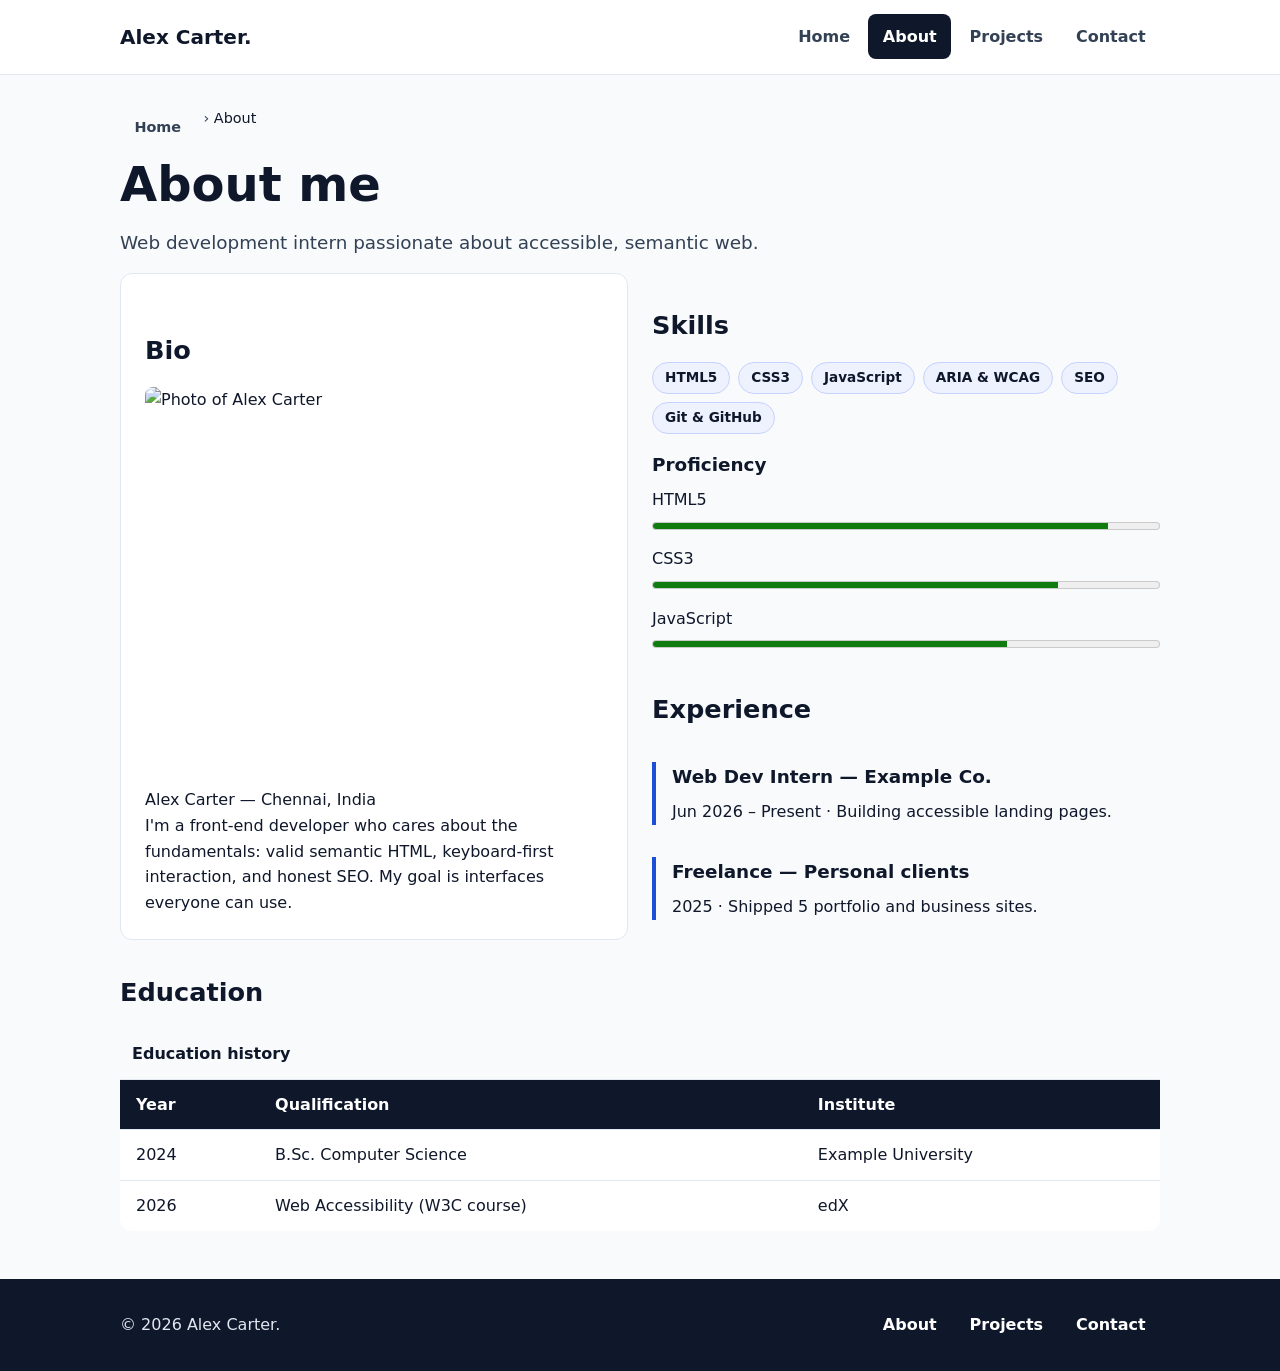
==== about.html @ ab6bb242 "Task 1: accessible multi-page portfolio with semantic HTML, WCAG form, SEO" ====
<!DOCTYPE html>
<html lang="en">
<head>
  <meta charset="UTF-8" />
  <meta name="viewport" content="width=device-width, initial-scale=1.0" />
  <title>About | Alex Carter — Front-End Developer</title>
  <meta name="description" content="About Alex Carter: front-end developer focused on semantic HTML5, WCAG accessibility, and SEO. Skills, experience, and education." />
  <meta name="author" content="Alex Carter" />
  <meta name="robots" content="index, follow" />
  <meta name="theme-color" content="#0f172a" />
  <meta property="og:type" content="website" />
  <meta property="og:title" content="About Alex Carter" />
  <meta property="og:description" content="Skills, experience and education of front-end developer Alex Carter." />
  <link rel="icon" href="data:image/svg+xml,<svg xmlns='http://www.w3.org/2000/svg' viewBox='0 0 100 100'><text y='.9em' font-size='90'>💼</text></svg>" />
  <link rel="stylesheet" href="style.css" />
</head>
<body>
  <a class="skip-link" href="#main-content">Skip to main content</a>
  <header>
    <div class="container header-inner">
      <a class="logo" href="index.html" aria-label="Alex Carter — home">Alex Carter<span aria-hidden="true">.</span></a>
      <nav aria-label="Primary">
        <button class="nav-toggle" type="button" aria-expanded="false" aria-controls="primary-menu" aria-label="Toggle navigation menu">Menu</button>
        <ul id="primary-menu">
          <li><a href="index.html">Home</a></li>
          <li><a href="about.html" aria-current="page">About</a></li>
          <li><a href="projects.html">Projects</a></li>
          <li><a href="contact.html">Contact</a></li>
        </ul>
      </nav>
    </div>
  </header>
  <main id="main-content">
    <div class="container page-head">
      <nav aria-label="Breadcrumb"><ol class="breadcrumb"><li><a href="index.html">Home</a></li><li aria-current="page">About</li></ol></nav>
      <h1>About me</h1>
      <p class="lead">Web development intern passionate about accessible, semantic web.</p>
    </div>
    <div class="container grid-2">
      <article aria-labelledby="bio-heading">
        <h2 id="bio-heading">Bio</h2>
        <figure>
          <img src="https://via.placeholder.com/400x400.png?text=Alex" alt="Photo of Alex Carter" width="400" height="400" loading="lazy" />
          <figcaption>Alex Carter — Chennai, India</figcaption>
        </figure>
        <p>I'm a front-end developer who cares about the fundamentals: valid semantic HTML, keyboard-first interaction, and honest SEO. My goal is interfaces everyone can use.</p>
      </article>
      <div>
        <section aria-labelledby="skills-heading">
          <h2 id="skills-heading">Skills</h2>
          <ul class="tags" role="list">
            <li>HTML5</li><li>CSS3</li><li>JavaScript</li><li>ARIA &amp; WCAG</li><li>SEO</li><li>Git &amp; GitHub</li>
          </ul>
          <h3>Proficiency</h3>
          <ul class="meter-list">
            <li><span id="m-html">HTML5</span><meter aria-labelledby="m-html" min="0" max="100" value="90">90%</meter></li>
            <li><span id="m-css">CSS3</span><meter aria-labelledby="m-css" min="0" max="100" value="80">80%</meter></li>
            <li><span id="m-js">JavaScript</span><meter aria-labelledby="m-js" min="0" max="100" value="70">70%</meter></li>
          </ul>
        </section>
        <section aria-labelledby="exp-heading">
          <h2 id="exp-heading">Experience</h2>
          <ol class="timeline">
            <li><article><h3>Web Dev Intern — Example Co.</h3><p><time datetime="2026-06">Jun 2026</time> – Present · Building accessible landing pages.</p></article></li>
            <li><article><h3>Freelance — Personal clients</h3><p><time datetime="2025-01">2025</time> · Shipped 5 portfolio and business sites.</p></article></li>
          </ol>
        </section>
      </div>
    </div>
    <section class="container" aria-labelledby="edu-heading">
      <h2 id="edu-heading">Education</h2>
      <table>
        <caption>Education history</caption>
        <thead><tr><th scope="col">Year</th><th scope="col">Qualification</th><th scope="col">Institute</th></tr></thead>
        <tbody>
          <tr><td><time datetime="2024">2024</time></td><td>B.Sc. Computer Science</td><td>Example University</td></tr>
          <tr><td><time datetime="2026">2026</time></td><td>Web Accessibility (W3C course)</td><td>edX</td></tr>
        </tbody>
      </table>
    </section>
  </main>
  <footer>
    <div class="container footer-inner">
      <p>© <span id="year">2026</span> Alex Carter.</p>
      <nav aria-label="Footer"><ul><li><a href="about.html">About</a></li><li><a href="projects.html">Projects</a></li><li><a href="contact.html">Contact</a></li></ul></nav>
    </div>
  </footer>
  <script src="script.js" defer></script>
</body>
</html>
---- style.css ----
:root {
  --bg: #f8fafc;
  --surface: #ffffff;
  --ink: #0f172a;
  --muted: #334155;
  --accent: #1d4ed8;
  --accent-dark: #1e40af;
  --line: #e2e8f0;
  --radius: 12px;
  --focus: #f59e0b;
}
*, *::before, *::after { box-sizing: border-box; }
* { margin: 0; }
html { scroll-behavior: smooth; }
body {
  font-family: system-ui, -apple-system, "Segoe UI", Roboto, sans-serif;
  background: var(--bg);
  color: var(--ink);
  line-height: 1.6;
}
img { max-width: 100%; height: auto; display: block; border-radius: 8px; }
a { color: var(--accent); }
a:hover { color: var(--accent-dark); }
:focus-visible {
  outline: 3px solid var(--focus);
  outline-offset: 3px;
  border-radius: 4px;
}
.container { max-width: 1080px; margin-inline: auto; padding-inline: 1.25rem; }
.center { text-align: center; margin-top: 1.5rem; }
.skip-link {
  position: absolute; left: 1rem; top: -100px; z-index: 100;
  background: var(--ink); color: #fff; padding: 0.75rem 1.25rem; border-radius: 8px;
}
.skip-link:focus { top: 1rem; color: #fff; }
header { background: var(--surface); border-bottom: 1px solid var(--line); position: sticky; top: 0; z-index: 50; }
.header-inner { display: flex; align-items: center; justify-content: space-between; gap: 1rem; padding-block: 0.9rem; }
.logo { font-weight: 800; font-size: 1.25rem; color: var(--ink); text-decoration: none; }
nav ul { list-style: none; display: flex; gap: 0.25rem; padding: 0; }
nav a { display: inline-block; padding: 0.6rem 0.9rem; border-radius: 8px; text-decoration: none; color: var(--muted); font-weight: 600; }
nav a:hover { background: #eef2ff; color: var(--ink); }
nav a[aria-current="page"] { background: var(--ink); color: #fff; }
.nav-toggle { display: none; border: 2px solid var(--ink); background: #fff; border-radius: 8px; padding: 0.5rem 1rem; font-weight: 700; }
main { padding-block: 2rem 3rem; }
.hero { display: grid; grid-template-columns: 1.2fr 0.8fr; gap: 2rem; align-items: center; padding-block: 2rem; }
.eyebrow { text-transform: uppercase; letter-spacing: 0.12em; font-size: 0.8rem; color: var(--accent); font-weight: 700; }
h1 { font-size: clamp(2rem, 4vw, 3rem); line-height: 1.15; margin-block: 0.5rem 1rem; }
h2 { font-size: 1.6rem; margin-block: 2rem 1rem; }
h3 { font-size: 1.15rem; margin-block: 1rem 0.5rem; }
.lead { font-size: 1.15rem; color: var(--muted); max-width: 55ch; }
.actions { display: flex; gap: 0.75rem; margin-top: 1.5rem; flex-wrap: wrap; }
.btn { display: inline-block; padding: 0.8rem 1.4rem; border-radius: 10px; text-decoration: none; font-weight: 700; border: 2px solid transparent; cursor: pointer; }
.btn-primary { background: var(--accent); color: #fff; }
.btn-primary:hover { background: var(--accent-dark); color: #fff; }
.btn-secondary { border-color: var(--ink); color: var(--ink); background: #fff; }
.btn-secondary:hover { background: var(--ink); color: #fff; }
.stats { list-style: none; display: flex; gap: 2rem; padding: 1.5rem 0 0; }
.stats strong { display: block; font-size: 1.6rem; }
.stats span { color: var(--muted); font-size: 0.9rem; }
.grid-3 { display: grid; grid-template-columns: repeat(3, 1fr); gap: 1rem; }
.grid-2 { display: grid; grid-template-columns: 1fr 1fr; gap: 1.5rem; }
.grid-3 > article, .grid-2 > article, .grid-2 > section, .grid-2 > aside {
  background: var(--surface); border: 1px solid var(--line); border-radius: var(--radius); padding: 1.5rem;
}
.card { overflow: hidden; padding: 0 !important; }
.card-body { padding: 1.25rem; }
.card img { border-radius: 0; }
.card-horizontal { display: grid; grid-template-columns: 320px 1fr; }
.tags { list-style: none; display: flex; flex-wrap: wrap; gap: 0.5rem; padding: 0; margin-block: 0.75rem; }
.tags li { background: #eef2ff; border: 1px solid #c7d2fe; padding: 0.25rem 0.75rem; border-radius: 999px; font-size: 0.85rem; font-weight: 600; }
.page-head { margin-bottom: 1rem; }
.breadcrumb { list-style: none; display: flex; gap: 0.5rem; padding: 0; font-size: 0.9rem; }
.breadcrumb li + li::before { content: "› "; color: var(--muted); }
.timeline { list-style: none; padding: 0; display: grid; gap: 1rem; }
.timeline article { border-left: 4px solid var(--accent); padding-left: 1rem; }
.meter-list { list-style: none; padding: 0; display: grid; gap: 0.5rem; }
meter { width: 100%; height: 1rem; }
table { width: 100%; border-collapse: collapse; background: var(--surface); border-radius: var(--radius); overflow: hidden; }
caption { text-align: left; font-weight: 700; padding: 0.75rem; }
th, td { text-align: left; padding: 0.75rem 1rem; border-top: 1px solid var(--line); }
thead th { background: var(--ink); color: #fff; }
form { display: grid; gap: 1rem; background: var(--surface); border: 1px solid var(--line); border-radius: var(--radius); padding: 1.5rem; }
.field { display: grid; gap: 0.35rem; }
label { font-weight: 700; }
.hint { font-size: 0.875rem; color: var(--muted); }
.error { color: #b91c1c; font-weight: 600; font-size: 0.9rem; }
input, select, textarea { font: inherit; padding: 0.7rem 0.85rem; border: 2px solid #94a3b8; border-radius: 8px; background: #fff; width: 100%; }
input[aria-invalid="true"], select[aria-invalid="true"], textarea[aria-invalid="true"] { border-color: #b91c1c; }
fieldset { border: 2px solid var(--line); border-radius: 8px; padding: 1rem; display: flex; gap: 1.5rem; }
fieldset label { font-weight: 500; display: flex; gap: 0.5rem; align-items: center; }
fieldset input { width: auto; }
.check { display: flex; gap: 0.6rem; align-items: flex-start; }
.check input { width: auto; margin-top: 0.3rem; }
.form-status { font-weight: 700; padding: 0.75rem; border-radius: 8px; }
.form-status:empty { display: none; }
.form-status.success { background: #dcfce7; color: #166534; }
.form-status.error { background: #fee2e2; color: #991b1b; }
address { font-style: normal; line-height: 2; }
footer { background: var(--ink); color: #e2e8f0; padding-block: 1.5rem; }
.footer-inner { display: flex; justify-content: space-between; align-items: center; gap: 1rem; flex-wrap: wrap; }
footer a { color: #fff; }
@media (max-width: 800px) {
  .hero, .grid-2, .grid-3, .card-horizontal { grid-template-columns: 1fr; }
  .nav-toggle { display: inline-block; }
  nav ul { display: none; flex-direction: column; position: absolute; right: 1rem; top: 4rem; background: #fff; border: 1px solid var(--line); border-radius: 10px; padding: 0.5rem; box-shadow: 0 10px 30px rgba(0,0,0,0.15); }
  nav ul.open { display: flex; }
  nav a { color: var(--ink); }
}
@media (prefers-reduced-motion: reduce) {
  html { scroll-behavior: auto; }
  *, *::before, *::after { transition: none !important; animation: none !important; }
}
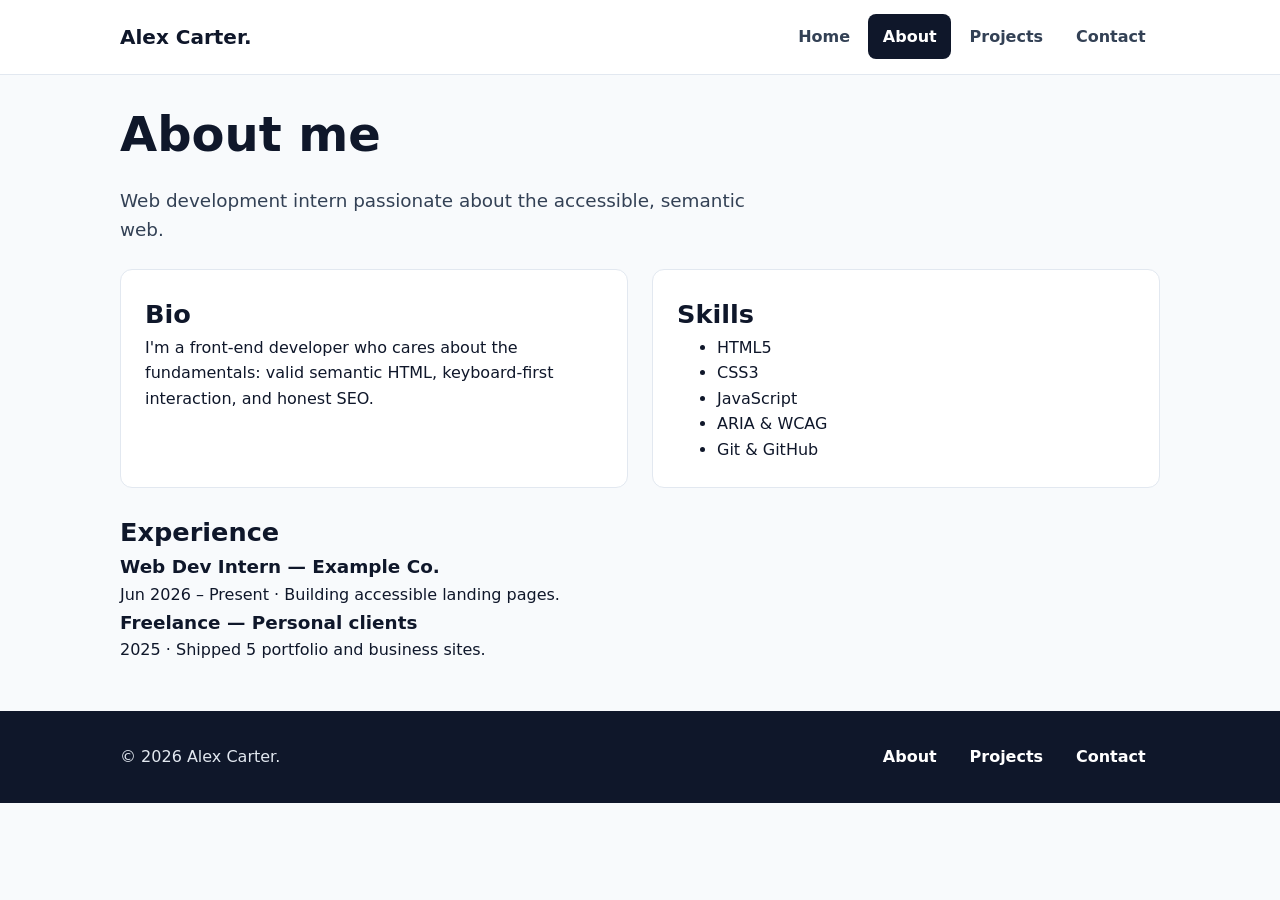
==== commit bb82e75c: "Task 1 cleanup: strip unused CSS/JS, placeholder images, redundant meta" ====
--- a/about.html
+++ b/about.html
@@ -4,13 +4,11 @@
   <meta charset="UTF-8" />
   <meta name="viewport" content="width=device-width, initial-scale=1.0" />
   <title>About | Alex Carter — Front-End Developer</title>
-  <meta name="description" content="About Alex Carter: front-end developer focused on semantic HTML5, WCAG accessibility, and SEO. Skills, experience, and education." />
-  <meta name="author" content="Alex Carter" />
-  <meta name="robots" content="index, follow" />
-  <meta name="theme-color" content="#0f172a" />
+  <meta name="description" content="About Alex Carter: front-end developer focused on semantic HTML5, WCAG accessibility, and SEO." />
   <meta property="og:type" content="website" />
   <meta property="og:title" content="About Alex Carter" />
-  <meta property="og:description" content="Skills, experience and education of front-end developer Alex Carter." />
+  <meta property="og:description" content="Skills and experience of front-end developer Alex Carter." />
+  <meta name="theme-color" content="#0f172a" />
   <link rel="icon" href="data:image/svg+xml,<svg xmlns='http://www.w3.org/2000/svg' viewBox='0 0 100 100'><text y='.9em' font-size='90'>💼</text></svg>" />
   <link rel="stylesheet" href="style.css" />
 </head>
@@ -18,9 +16,9 @@
   <a class="skip-link" href="#main-content">Skip to main content</a>
   <header>
     <div class="container header-inner">
-      <a class="logo" href="index.html" aria-label="Alex Carter — home">Alex Carter<span aria-hidden="true">.</span></a>
+      <a class="logo" href="index.html">Alex Carter<span aria-hidden="true">.</span></a>
       <nav aria-label="Primary">
-        <button class="nav-toggle" type="button" aria-expanded="false" aria-controls="primary-menu" aria-label="Toggle navigation menu">Menu</button>
+        <button class="nav-toggle" type="button" aria-expanded="false" aria-controls="primary-menu">Menu</button>
         <ul id="primary-menu">
           <li><a href="index.html">Home</a></li>
           <li><a href="about.html" aria-current="page">About</a></li>
@@ -31,58 +29,48 @@
     </div>
   </header>
   <main id="main-content">
-    <div class="container page-head">
-      <nav aria-label="Breadcrumb"><ol class="breadcrumb"><li><a href="index.html">Home</a></li><li aria-current="page">About</li></ol></nav>
+    <div class="container">
       <h1>About me</h1>
-      <p class="lead">Web development intern passionate about accessible, semantic web.</p>
-    </div>
-    <div class="container grid-2">
-      <article aria-labelledby="bio-heading">
-        <h2 id="bio-heading">Bio</h2>
-        <figure>
-          <img src="https://via.placeholder.com/400x400.png?text=Alex" alt="Photo of Alex Carter" width="400" height="400" loading="lazy" />
-          <figcaption>Alex Carter — Chennai, India</figcaption>
-        </figure>
-        <p>I'm a front-end developer who cares about the fundamentals: valid semantic HTML, keyboard-first interaction, and honest SEO. My goal is interfaces everyone can use.</p>
-      </article>
-      <div>
+      <p class="lead">Web development intern passionate about the accessible, semantic web.</p>
+      <div class="grid-2">
+        <article aria-labelledby="bio-heading">
+          <h2 id="bio-heading">Bio</h2>
+          <p>I'm a front-end developer who cares about the fundamentals: valid semantic HTML, keyboard-first interaction, and honest SEO.</p>
+        </article>
         <section aria-labelledby="skills-heading">
           <h2 id="skills-heading">Skills</h2>
-          <ul class="tags" role="list">
-            <li>HTML5</li><li>CSS3</li><li>JavaScript</li><li>ARIA &amp; WCAG</li><li>SEO</li><li>Git &amp; GitHub</li>
-          </ul>
-          <h3>Proficiency</h3>
-          <ul class="meter-list">
-            <li><span id="m-html">HTML5</span><meter aria-labelledby="m-html" min="0" max="100" value="90">90%</meter></li>
-            <li><span id="m-css">CSS3</span><meter aria-labelledby="m-css" min="0" max="100" value="80">80%</meter></li>
-            <li><span id="m-js">JavaScript</span><meter aria-labelledby="m-js" min="0" max="100" value="70">70%</meter></li>
+          <ul>
+            <li>HTML5</li>
+            <li>CSS3</li>
+            <li>JavaScript</li>
+            <li>ARIA &amp; WCAG</li>
+            <li>Git &amp; GitHub</li>
           </ul>
         </section>
-        <section aria-labelledby="exp-heading">
-          <h2 id="exp-heading">Experience</h2>
-          <ol class="timeline">
-            <li><article><h3>Web Dev Intern — Example Co.</h3><p><time datetime="2026-06">Jun 2026</time> – Present · Building accessible landing pages.</p></article></li>
-            <li><article><h3>Freelance — Personal clients</h3><p><time datetime="2025-01">2025</time> · Shipped 5 portfolio and business sites.</p></article></li>
-          </ol>
-        </section>
       </div>
+      <section aria-labelledby="exp-heading">
+        <h2 id="exp-heading">Experience</h2>
+        <article>
+          <h3>Web Dev Intern — Example Co.</h3>
+          <p><time datetime="2026-06">Jun 2026</time> – Present · Building accessible landing pages.</p>
+        </article>
+        <article>
+          <h3>Freelance — Personal clients</h3>
+          <p><time datetime="2025">2025</time> · Shipped 5 portfolio and business sites.</p>
+        </article>
+      </section>
     </div>
-    <section class="container" aria-labelledby="edu-heading">
-      <h2 id="edu-heading">Education</h2>
-      <table>
-        <caption>Education history</caption>
-        <thead><tr><th scope="col">Year</th><th scope="col">Qualification</th><th scope="col">Institute</th></tr></thead>
-        <tbody>
-          <tr><td><time datetime="2024">2024</time></td><td>B.Sc. Computer Science</td><td>Example University</td></tr>
-          <tr><td><time datetime="2026">2026</time></td><td>Web Accessibility (W3C course)</td><td>edX</td></tr>
-        </tbody>
-      </table>
-    </section>
   </main>
   <footer>
     <div class="container footer-inner">
-      <p>© <span id="year">2026</span> Alex Carter.</p>
-      <nav aria-label="Footer"><ul><li><a href="about.html">About</a></li><li><a href="projects.html">Projects</a></li><li><a href="contact.html">Contact</a></li></ul></nav>
+      <p>© 2026 Alex Carter.</p>
+      <nav aria-label="Footer">
+        <ul>
+          <li><a href="about.html">About</a></li>
+          <li><a href="projects.html">Projects</a></li>
+          <li><a href="contact.html">Contact</a></li>
+        </ul>
+      </nav>
     </div>
   </footer>
   <script src="script.js" defer></script>
--- a/style.css
+++ b/style.css
@@ -1,6 +1,6 @@
 :root {
   --bg: #f8fafc;
-  --surface: #ffffff;
+  --surface: #fff;
   --ink: #0f172a;
   --muted: #334155;
   --accent: #1d4ed8;
@@ -11,27 +11,17 @@
 }
 *, *::before, *::after { box-sizing: border-box; }
 * { margin: 0; }
-html { scroll-behavior: smooth; }
 body {
   font-family: system-ui, -apple-system, "Segoe UI", Roboto, sans-serif;
   background: var(--bg);
   color: var(--ink);
   line-height: 1.6;
 }
-img { max-width: 100%; height: auto; display: block; border-radius: 8px; }
 a { color: var(--accent); }
 a:hover { color: var(--accent-dark); }
-:focus-visible {
-  outline: 3px solid var(--focus);
-  outline-offset: 3px;
-  border-radius: 4px;
-}
+:focus-visible { outline: 3px solid var(--focus); outline-offset: 3px; border-radius: 4px; }
 .container { max-width: 1080px; margin-inline: auto; padding-inline: 1.25rem; }
-.center { text-align: center; margin-top: 1.5rem; }
-.skip-link {
-  position: absolute; left: 1rem; top: -100px; z-index: 100;
-  background: var(--ink); color: #fff; padding: 0.75rem 1.25rem; border-radius: 8px;
-}
+.skip-link { position: absolute; left: 1rem; top: -100px; z-index: 100; background: var(--ink); color: #fff; padding: 0.75rem 1.25rem; border-radius: 8px; }
 .skip-link:focus { top: 1rem; color: #fff; }
 header { background: var(--surface); border-bottom: 1px solid var(--line); position: sticky; top: 0; z-index: 50; }
 .header-inner { display: flex; align-items: center; justify-content: space-between; gap: 1rem; padding-block: 0.9rem; }
@@ -42,71 +32,41 @@
 nav a[aria-current="page"] { background: var(--ink); color: #fff; }
 .nav-toggle { display: none; border: 2px solid var(--ink); background: #fff; border-radius: 8px; padding: 0.5rem 1rem; font-weight: 700; }
 main { padding-block: 2rem 3rem; }
-.hero { display: grid; grid-template-columns: 1.2fr 0.8fr; gap: 2rem; align-items: center; padding-block: 2rem; }
-.eyebrow { text-transform: uppercase; letter-spacing: 0.12em; font-size: 0.8rem; color: var(--accent); font-weight: 700; }
-h1 { font-size: clamp(2rem, 4vw, 3rem); line-height: 1.15; margin-block: 0.5rem 1rem; }
-h2 { font-size: 1.6rem; margin-block: 2rem 1rem; }
-h3 { font-size: 1.15rem; margin-block: 1rem 0.5rem; }
+main .container { display: grid; gap: 1.5rem; }
+h1 { font-size: clamp(2rem, 4vw, 3rem); line-height: 1.15; }
+h2 { font-size: 1.6rem; }
+h3 { font-size: 1.15rem; }
 .lead { font-size: 1.15rem; color: var(--muted); max-width: 55ch; }
-.actions { display: flex; gap: 0.75rem; margin-top: 1.5rem; flex-wrap: wrap; }
+.actions { display: flex; gap: 0.75rem; flex-wrap: wrap; }
 .btn { display: inline-block; padding: 0.8rem 1.4rem; border-radius: 10px; text-decoration: none; font-weight: 700; border: 2px solid transparent; cursor: pointer; }
 .btn-primary { background: var(--accent); color: #fff; }
 .btn-primary:hover { background: var(--accent-dark); color: #fff; }
 .btn-secondary { border-color: var(--ink); color: var(--ink); background: #fff; }
 .btn-secondary:hover { background: var(--ink); color: #fff; }
-.stats { list-style: none; display: flex; gap: 2rem; padding: 1.5rem 0 0; }
-.stats strong { display: block; font-size: 1.6rem; }
-.stats span { color: var(--muted); font-size: 0.9rem; }
 .grid-3 { display: grid; grid-template-columns: repeat(3, 1fr); gap: 1rem; }
 .grid-2 { display: grid; grid-template-columns: 1fr 1fr; gap: 1.5rem; }
-.grid-3 > article, .grid-2 > article, .grid-2 > section, .grid-2 > aside {
+.grid-3 > article, .grid-2 > article, .grid-2 > section, .card, aside, form {
   background: var(--surface); border: 1px solid var(--line); border-radius: var(--radius); padding: 1.5rem;
 }
-.card { overflow: hidden; padding: 0 !important; }
-.card-body { padding: 1.25rem; }
-.card img { border-radius: 0; }
-.card-horizontal { display: grid; grid-template-columns: 320px 1fr; }
-.tags { list-style: none; display: flex; flex-wrap: wrap; gap: 0.5rem; padding: 0; margin-block: 0.75rem; }
-.tags li { background: #eef2ff; border: 1px solid #c7d2fe; padding: 0.25rem 0.75rem; border-radius: 999px; font-size: 0.85rem; font-weight: 600; }
-.page-head { margin-bottom: 1rem; }
-.breadcrumb { list-style: none; display: flex; gap: 0.5rem; padding: 0; font-size: 0.9rem; }
-.breadcrumb li + li::before { content: "› "; color: var(--muted); }
-.timeline { list-style: none; padding: 0; display: grid; gap: 1rem; }
-.timeline article { border-left: 4px solid var(--accent); padding-left: 1rem; }
-.meter-list { list-style: none; padding: 0; display: grid; gap: 0.5rem; }
-meter { width: 100%; height: 1rem; }
-table { width: 100%; border-collapse: collapse; background: var(--surface); border-radius: var(--radius); overflow: hidden; }
-caption { text-align: left; font-weight: 700; padding: 0.75rem; }
-th, td { text-align: left; padding: 0.75rem 1rem; border-top: 1px solid var(--line); }
-thead th { background: var(--ink); color: #fff; }
-form { display: grid; gap: 1rem; background: var(--surface); border: 1px solid var(--line); border-radius: var(--radius); padding: 1.5rem; }
 .field { display: grid; gap: 0.35rem; }
 label { font-weight: 700; }
 .hint { font-size: 0.875rem; color: var(--muted); }
 .error { color: #b91c1c; font-weight: 600; font-size: 0.9rem; }
-input, select, textarea { font: inherit; padding: 0.7rem 0.85rem; border: 2px solid #94a3b8; border-radius: 8px; background: #fff; width: 100%; }
-input[aria-invalid="true"], select[aria-invalid="true"], textarea[aria-invalid="true"] { border-color: #b91c1c; }
-fieldset { border: 2px solid var(--line); border-radius: 8px; padding: 1rem; display: flex; gap: 1.5rem; }
-fieldset label { font-weight: 500; display: flex; gap: 0.5rem; align-items: center; }
-fieldset input { width: auto; }
-.check { display: flex; gap: 0.6rem; align-items: flex-start; }
-.check input { width: auto; margin-top: 0.3rem; }
-.form-status { font-weight: 700; padding: 0.75rem; border-radius: 8px; }
-.form-status:empty { display: none; }
-.form-status.success { background: #dcfce7; color: #166534; }
-.form-status.error { background: #fee2e2; color: #991b1b; }
-address { font-style: normal; line-height: 2; }
+input, textarea { font: inherit; padding: 0.7rem 0.85rem; border: 2px solid #94a3b8; border-radius: 8px; width: 100%; }
+input[aria-invalid="true"], textarea[aria-invalid="true"] { border-color: #b91c1c; }
+#form-status:empty { display: none; }
+#form-status { font-weight: 700; }
+address { font-style: normal; }
 footer { background: var(--ink); color: #e2e8f0; padding-block: 1.5rem; }
 .footer-inner { display: flex; justify-content: space-between; align-items: center; gap: 1rem; flex-wrap: wrap; }
 footer a { color: #fff; }
 @media (max-width: 800px) {
-  .hero, .grid-2, .grid-3, .card-horizontal { grid-template-columns: 1fr; }
+  .grid-2, .grid-3 { grid-template-columns: 1fr; }
   .nav-toggle { display: inline-block; }
   nav ul { display: none; flex-direction: column; position: absolute; right: 1rem; top: 4rem; background: #fff; border: 1px solid var(--line); border-radius: 10px; padding: 0.5rem; box-shadow: 0 10px 30px rgba(0,0,0,0.15); }
   nav ul.open { display: flex; }
   nav a { color: var(--ink); }
 }
 @media (prefers-reduced-motion: reduce) {
-  html { scroll-behavior: auto; }
   *, *::before, *::after { transition: none !important; animation: none !important; }
 }
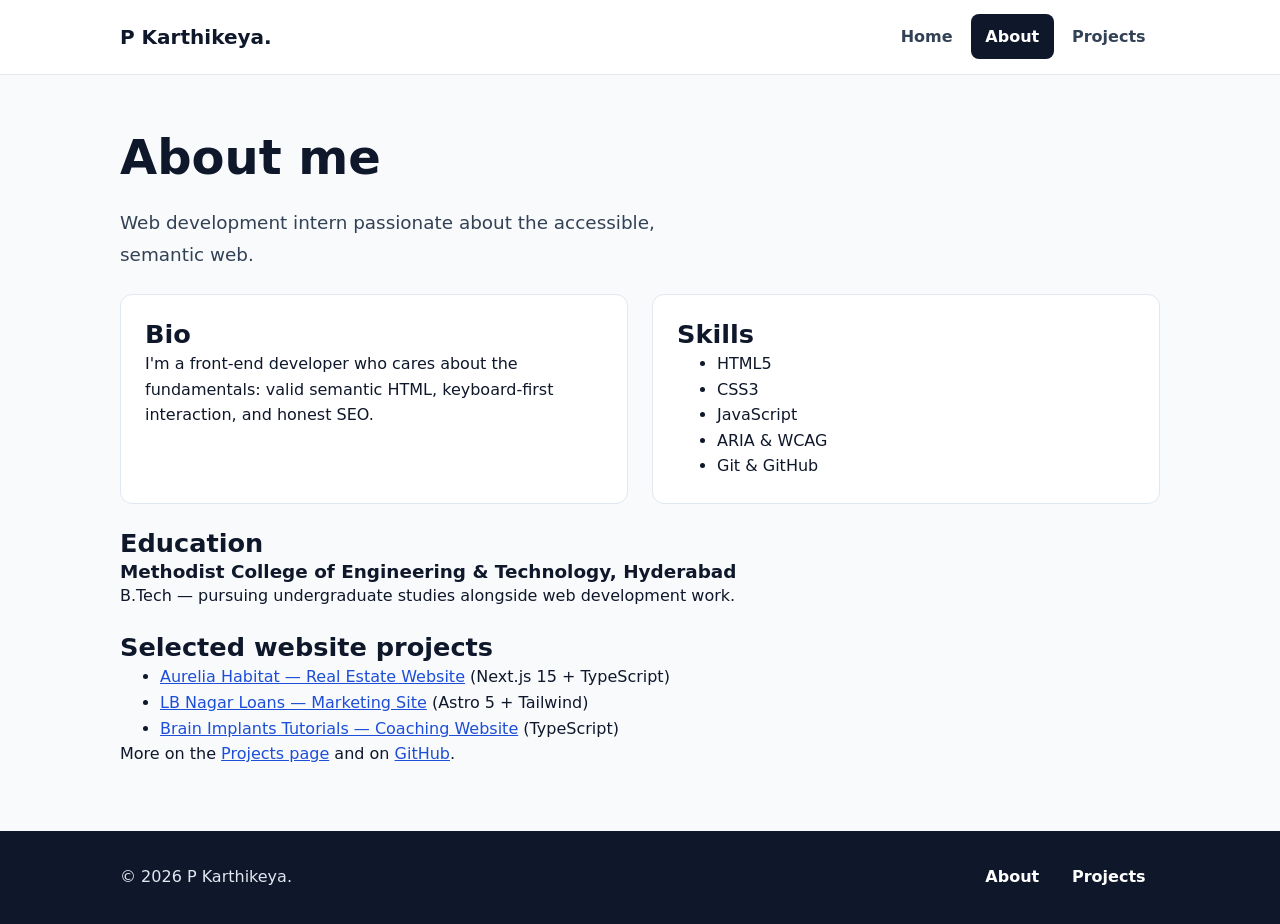
==== commit 90bf4e55: "Rebrand to P Karthikeya, real GitHub projects, Methodist College, contact removal" ====
--- a/about.html
+++ b/about.html
@@ -3,11 +3,11 @@
 <head>
   <meta charset="UTF-8" />
   <meta name="viewport" content="width=device-width, initial-scale=1.0" />
-  <title>About | Alex Carter — Front-End Developer</title>
-  <meta name="description" content="About Alex Carter: front-end developer focused on semantic HTML5, WCAG accessibility, and SEO." />
+  <title>About | P Karthikeya — Front-End Developer</title>
+  <meta name="description" content="About P Karthikeya: front-end developer focused on semantic HTML5, WCAG accessibility, and SEO." />
   <meta property="og:type" content="website" />
-  <meta property="og:title" content="About Alex Carter" />
-  <meta property="og:description" content="Skills and experience of front-end developer Alex Carter." />
+  <meta property="og:title" content="About P Karthikeya" />
+  <meta property="og:description" content="Skills and experience of front-end developer P Karthikeya." />
   <meta name="theme-color" content="#0f172a" />
   <link rel="icon" href="data:image/svg+xml,<svg xmlns='http://www.w3.org/2000/svg' viewBox='0 0 100 100'><text y='.9em' font-size='90'>💼</text></svg>" />
   <link rel="stylesheet" href="style.css" />
@@ -16,14 +16,13 @@
   <a class="skip-link" href="#main-content">Skip to main content</a>
   <header>
     <div class="container header-inner">
-      <a class="logo" href="index.html">Alex Carter<span aria-hidden="true">.</span></a>
+      <a class="logo" href="index.html">P Karthikeya<span aria-hidden="true">.</span></a>
       <nav aria-label="Primary">
         <button class="nav-toggle" type="button" aria-expanded="false" aria-controls="primary-menu">Menu</button>
         <ul id="primary-menu">
           <li><a href="index.html">Home</a></li>
           <li><a href="about.html" aria-current="page">About</a></li>
           <li><a href="projects.html">Projects</a></li>
-          <li><a href="contact.html">Contact</a></li>
         </ul>
       </nav>
     </div>
@@ -48,27 +47,31 @@
           </ul>
         </section>
       </div>
-      <section aria-labelledby="exp-heading">
-        <h2 id="exp-heading">Experience</h2>
+      <section aria-labelledby="edu-heading">
+        <h2 id="edu-heading">Education</h2>
         <article>
-          <h3>Web Dev Intern — Example Co.</h3>
-          <p><time datetime="2026-06">Jun 2026</time> – Present · Building accessible landing pages.</p>
+          <h3>Methodist College of Engineering &amp; Technology, Hyderabad</h3>
+          <p>B.Tech — pursuing undergraduate studies alongside web development work.</p>
         </article>
-        <article>
-          <h3>Freelance — Personal clients</h3>
-          <p><time datetime="2025">2025</time> · Shipped 5 portfolio and business sites.</p>
-        </article>
+      </section>
+      <section aria-labelledby="web-heading">
+        <h2 id="web-heading">Selected website projects</h2>
+        <ul>
+          <li><a href="projects.html#project-aurelia">Aurelia Habitat — Real Estate Website</a> (Next.js 15 + TypeScript)</li>
+          <li><a href="projects.html#project-lb-loans">LB Nagar Loans — Marketing Site</a> (Astro 5 + Tailwind)</li>
+          <li><a href="projects.html#project-brain-implants">Brain Implants Tutorials — Coaching Website</a> (TypeScript)</li>
+        </ul>
+        <p>More on the <a href="projects.html">Projects page</a> and on <a href="https://github.com/KarthikeyaPodicheti" rel="noopener me">GitHub</a>.</p>
       </section>
     </div>
   </main>
   <footer>
     <div class="container footer-inner">
-      <p>© 2026 Alex Carter.</p>
+      <p>© 2026 P Karthikeya.</p>
       <nav aria-label="Footer">
         <ul>
           <li><a href="about.html">About</a></li>
           <li><a href="projects.html">Projects</a></li>
-          <li><a href="contact.html">Contact</a></li>
         </ul>
       </nav>
     </div>
--- a/style.css
+++ b/style.css
@@ -31,32 +31,32 @@
 nav a:hover { background: #eef2ff; color: var(--ink); }
 nav a[aria-current="page"] { background: var(--ink); color: #fff; }
 .nav-toggle { display: none; border: 2px solid var(--ink); background: #fff; border-radius: 8px; padding: 0.5rem 1rem; font-weight: 700; }
-main { padding-block: 2rem 3rem; }
-main .container { display: grid; gap: 1.5rem; }
+main { display: grid; gap: 4rem; padding-block: 3.5rem 4rem; }
+main .container { display: grid; gap: 1.5rem; align-content: start; }
+.hero { padding-block: 0.5rem; }
+.hero h1 { letter-spacing: -0.02em; line-height: 1.08; }
+.actions { display: flex; gap: 1rem; flex-wrap: wrap; margin-top: 0.5rem; }
+.card { display: grid; gap: 0.75rem; align-content: start; }
 h1 { font-size: clamp(2rem, 4vw, 3rem); line-height: 1.15; }
+h1, h2, h3 { text-wrap: balance; line-height: 1.25; }
+h1 { line-height: 1.1; }
+p { text-wrap: pretty; }
 h2 { font-size: 1.6rem; }
 h3 { font-size: 1.15rem; }
-.lead { font-size: 1.15rem; color: var(--muted); max-width: 55ch; }
-.actions { display: flex; gap: 0.75rem; flex-wrap: wrap; }
-.btn { display: inline-block; padding: 0.8rem 1.4rem; border-radius: 10px; text-decoration: none; font-weight: 700; border: 2px solid transparent; cursor: pointer; }
+.lead { font-size: 1.15rem; color: var(--muted); max-width: 55ch; line-height: 1.7; }
+.btn { display: inline-block; padding: 0.8rem 1.4rem; border-radius: 10px; text-decoration: none; font-weight: 700; border: 2px solid transparent; cursor: pointer; line-height: 1.4; }
 .btn-primary { background: var(--accent); color: #fff; }
 .btn-primary:hover { background: var(--accent-dark); color: #fff; }
 .btn-secondary { border-color: var(--ink); color: var(--ink); background: #fff; }
 .btn-secondary:hover { background: var(--ink); color: #fff; }
 .grid-3 { display: grid; grid-template-columns: repeat(3, 1fr); gap: 1rem; }
 .grid-2 { display: grid; grid-template-columns: 1fr 1fr; gap: 1.5rem; }
-.grid-3 > article, .grid-2 > article, .grid-2 > section, .card, aside, form {
+.grid-3 > article, .grid-2 > article, .grid-2 > section, .card, aside {
   background: var(--surface); border: 1px solid var(--line); border-radius: var(--radius); padding: 1.5rem;
 }
-.field { display: grid; gap: 0.35rem; }
-label { font-weight: 700; }
-.hint { font-size: 0.875rem; color: var(--muted); }
-.error { color: #b91c1c; font-weight: 600; font-size: 0.9rem; }
-input, textarea { font: inherit; padding: 0.7rem 0.85rem; border: 2px solid #94a3b8; border-radius: 8px; width: 100%; }
-input[aria-invalid="true"], textarea[aria-invalid="true"] { border-color: #b91c1c; }
-#form-status:empty { display: none; }
-#form-status { font-weight: 700; }
-address { font-style: normal; }
+.tags { list-style: none; display: flex; flex-wrap: wrap; gap: 0.5rem; padding: 0; margin-block: 0.75rem; }
+.tags li { background: #eef2ff; border: 1px solid #c7d2fe; padding: 0.25rem 0.75rem; border-radius: 999px; font-size: 0.85rem; font-weight: 600; }
+.card p + p { margin-top: 0.75rem; }
 footer { background: var(--ink); color: #e2e8f0; padding-block: 1.5rem; }
 .footer-inner { display: flex; justify-content: space-between; align-items: center; gap: 1rem; flex-wrap: wrap; }
 footer a { color: #fff; }
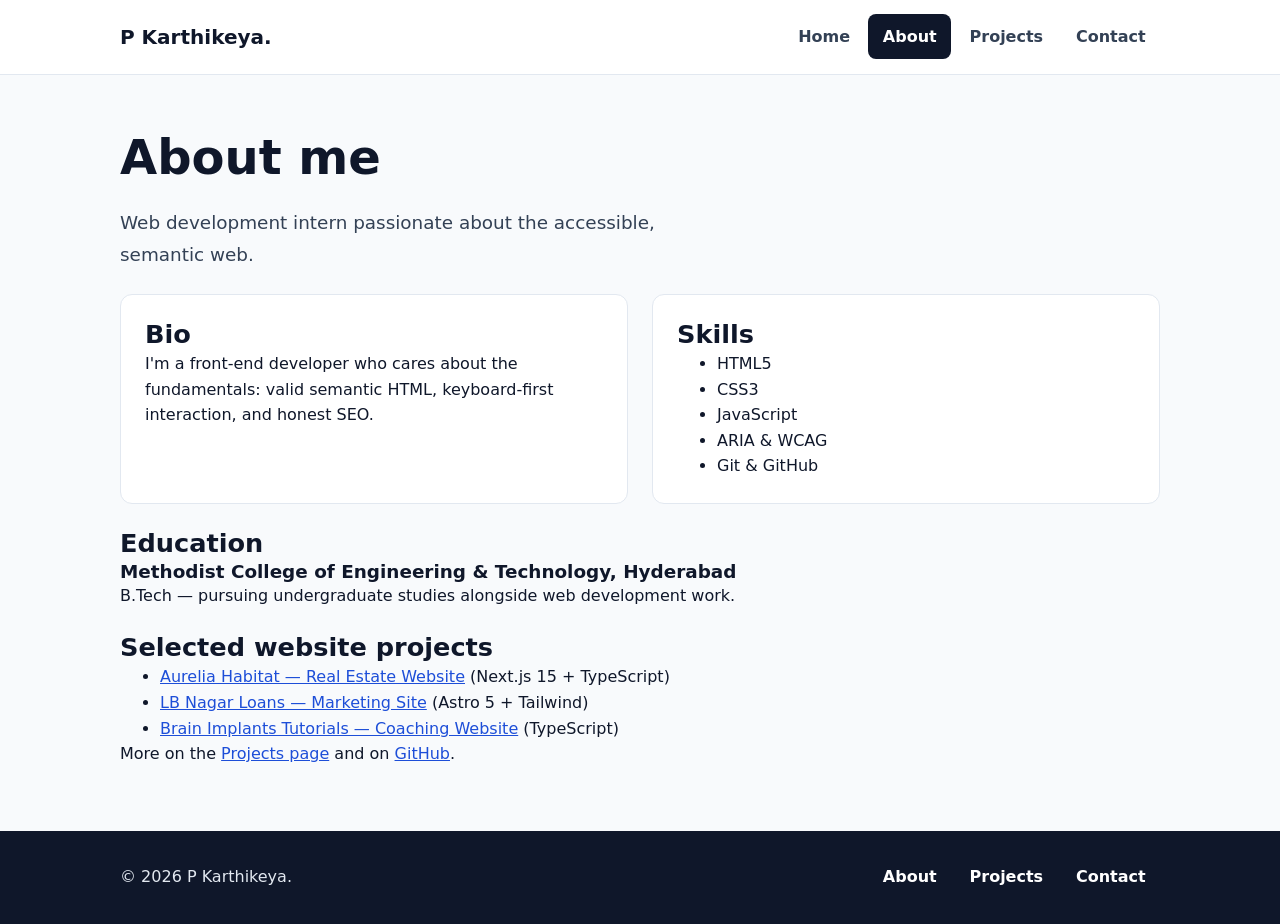
==== commit 45e689d8: "Task 1 fix: restore accessible tab-navigable contact form" ====
--- a/about.html
+++ b/about.html
@@ -23,6 +23,7 @@
           <li><a href="index.html">Home</a></li>
           <li><a href="about.html" aria-current="page">About</a></li>
           <li><a href="projects.html">Projects</a></li>
+          <li><a href="contact.html">Contact</a></li>
         </ul>
       </nav>
     </div>
@@ -72,6 +73,7 @@
         <ul>
           <li><a href="about.html">About</a></li>
           <li><a href="projects.html">Projects</a></li>
+          <li><a href="contact.html">Contact</a></li>
         </ul>
       </nav>
     </div>
--- a/style.css
+++ b/style.css
@@ -57,6 +57,16 @@
 .tags { list-style: none; display: flex; flex-wrap: wrap; gap: 0.5rem; padding: 0; margin-block: 0.75rem; }
 .tags li { background: #eef2ff; border: 1px solid #c7d2fe; padding: 0.25rem 0.75rem; border-radius: 999px; font-size: 0.85rem; font-weight: 600; }
 .card p + p { margin-top: 0.75rem; }
+form { display: grid; gap: 1rem; }
+.field { display: grid; gap: 0.35rem; }
+label { font-weight: 700; }
+.hint { font-size: 0.875rem; color: var(--muted); }
+.error { color: #b91c1c; font-weight: 600; font-size: 0.9rem; }
+input, textarea { font: inherit; padding: 0.7rem 0.85rem; border: 2px solid #94a3b8; border-radius: 8px; width: 100%; }
+input[aria-invalid="true"], textarea[aria-invalid="true"] { border-color: #b91c1c; }
+#form-status:empty { display: none; }
+#form-status { font-weight: 700; }
+address { font-style: normal; }
 footer { background: var(--ink); color: #e2e8f0; padding-block: 1.5rem; }
 .footer-inner { display: flex; justify-content: space-between; align-items: center; gap: 1rem; flex-wrap: wrap; }
 footer a { color: #fff; }
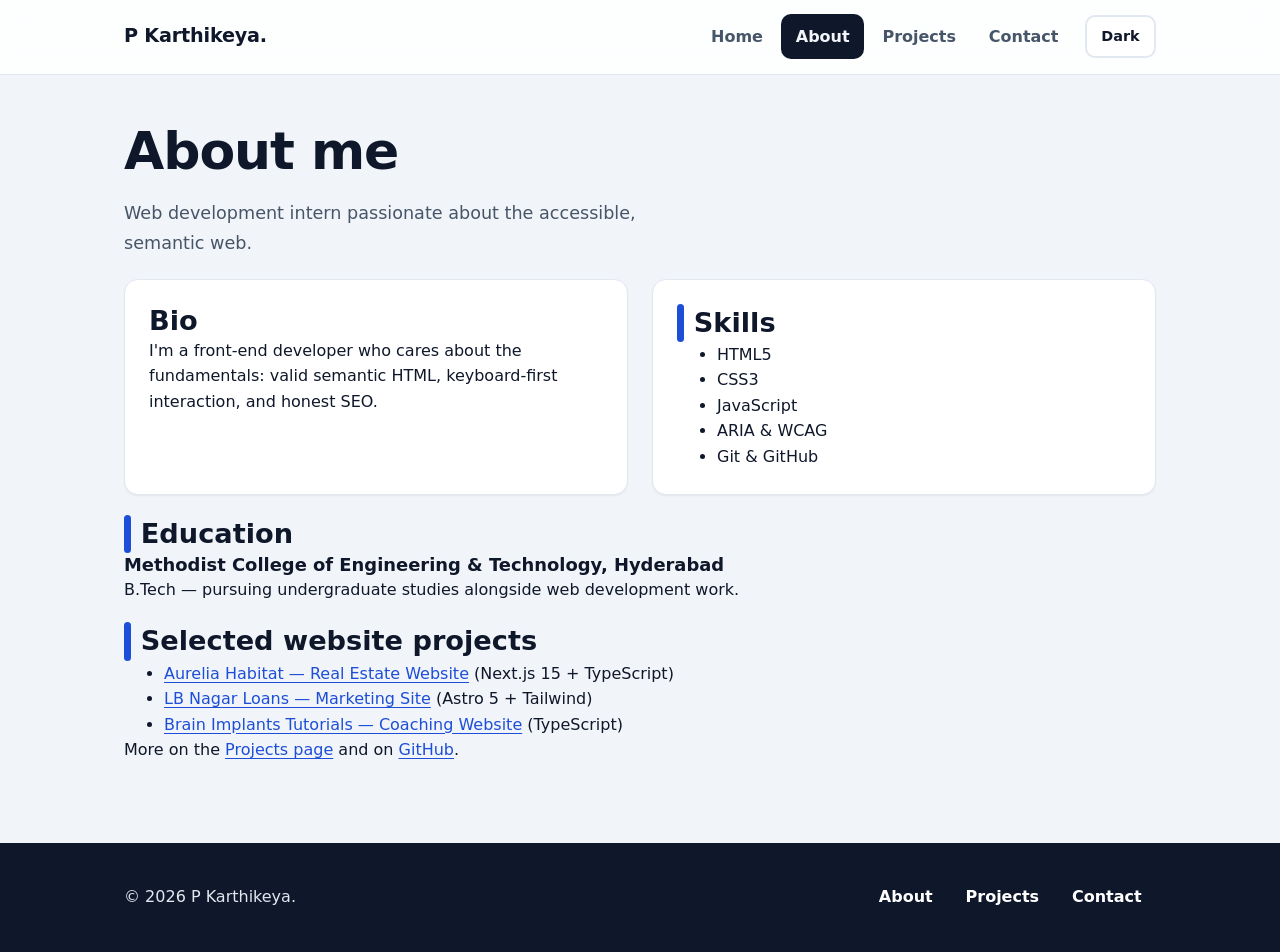
==== commit 4d59c416: "Task 2: mobile-first responsive CSS with Grid, Flexbox, light/dark theme" ====
--- a/about.html
+++ b/about.html
@@ -11,6 +11,15 @@
   <meta name="theme-color" content="#0f172a" />
   <link rel="icon" href="data:image/svg+xml,<svg xmlns='http://www.w3.org/2000/svg' viewBox='0 0 100 100'><text y='.9em' font-size='90'>💼</text></svg>" />
   <link rel="stylesheet" href="style.css" />
+  <script>
+  (function () {
+    try {
+      var saved = localStorage.getItem("theme");
+      var theme = saved || (window.matchMedia("(prefers-color-scheme: dark)").matches ? "dark" : "light");
+      if (theme === "dark") document.documentElement.setAttribute("data-theme", "dark");
+    } catch (e) {}
+  })();
+  </script>
 </head>
 <body>
   <a class="skip-link" href="#main-content">Skip to main content</a>
@@ -18,7 +27,6 @@
     <div class="container header-inner">
       <a class="logo" href="index.html">P Karthikeya<span aria-hidden="true">.</span></a>
       <nav aria-label="Primary">
-        <button class="nav-toggle" type="button" aria-expanded="false" aria-controls="primary-menu">Menu</button>
         <ul id="primary-menu">
           <li><a href="index.html">Home</a></li>
           <li><a href="about.html" aria-current="page">About</a></li>
@@ -26,6 +34,10 @@
           <li><a href="contact.html">Contact</a></li>
         </ul>
       </nav>
+      <div class="header-controls">
+        <button class="theme-toggle" type="button" aria-pressed="false" aria-label="Switch to dark theme">Dark</button>
+        <button class="nav-toggle" type="button" aria-expanded="false" aria-controls="primary-menu">Menu</button>
+      </div>
     </div>
   </header>
   <main id="main-content">
--- a/style.css
+++ b/style.css
@@ -1,13 +1,45 @@
 :root {
-  --bg: #f8fafc;
-  --surface: #fff;
+  color-scheme: light;
+  --bg: #f1f5f9;
+  --surface: #ffffff;
+  --surface-2: #eef2ff;
   --ink: #0f172a;
-  --muted: #334155;
+  --muted: #475569;
   --accent: #1d4ed8;
   --accent-dark: #1e40af;
+  --accent-ink: #ffffff;
   --line: #e2e8f0;
-  --radius: 12px;
+  --input-border: #94a3b8;
+  --tag-bg: #eef2ff;
+  --tag-border: #c7d2fe;
+  --error: #b91c1c;
   --focus: #f59e0b;
+  --radius: 14px;
+  --shadow-sm: 0 1px 2px rgba(15, 23, 42, 0.06);
+  --shadow-md: 0 8px 24px rgba(15, 23, 42, 0.08);
+  --shadow-lg: 0 16px 40px rgba(15, 23, 42, 0.12);
+  --header-bg: rgba(255, 255, 255, 0.85);
+}
+[data-theme="dark"] {
+  color-scheme: dark;
+  --bg: #0b1220;
+  --surface: #162032;
+  --surface-2: #1c2942;
+  --ink: #f1f5f9;
+  --muted: #c3cede;
+  --accent: #7aa5ff;
+  --accent-dark: #a9c3ff;
+  --accent-ink: #0b1220;
+  --line: #2c3a54;
+  --input-border: #4c5f7f;
+  --tag-bg: #1e3a8a;
+  --tag-border: #3b82f6;
+  --error: #fca5a5;
+  --focus: #fbbf24;
+  --shadow-sm: 0 1px 2px rgba(0, 0, 0, 0.4);
+  --shadow-md: 0 8px 24px rgba(0, 0, 0, 0.35);
+  --shadow-lg: 0 16px 40px rgba(0, 0, 0, 0.45);
+  --header-bg: rgba(11, 18, 32, 0.85);
 }
 *, *::before, *::after { box-sizing: border-box; }
 * { margin: 0; }
@@ -16,67 +48,163 @@
   background: var(--bg);
   color: var(--ink);
   line-height: 1.6;
-}
-a { color: var(--accent); }
+  transition: background-color 0.25s ease, color 0.25s ease;
+}
+a { color: var(--accent); text-underline-offset: 3px; }
 a:hover { color: var(--accent-dark); }
-:focus-visible { outline: 3px solid var(--focus); outline-offset: 3px; border-radius: 4px; }
-.container { max-width: 1080px; margin-inline: auto; padding-inline: 1.25rem; }
-.skip-link { position: absolute; left: 1rem; top: -100px; z-index: 100; background: var(--ink); color: #fff; padding: 0.75rem 1.25rem; border-radius: 8px; }
-.skip-link:focus { top: 1rem; color: #fff; }
-header { background: var(--surface); border-bottom: 1px solid var(--line); position: sticky; top: 0; z-index: 50; }
-.header-inner { display: flex; align-items: center; justify-content: space-between; gap: 1rem; padding-block: 0.9rem; }
-.logo { font-weight: 800; font-size: 1.25rem; color: var(--ink); text-decoration: none; }
-nav ul { list-style: none; display: flex; gap: 0.25rem; padding: 0; }
-nav a { display: inline-block; padding: 0.6rem 0.9rem; border-radius: 8px; text-decoration: none; color: var(--muted); font-weight: 600; }
-nav a:hover { background: #eef2ff; color: var(--ink); }
-nav a[aria-current="page"] { background: var(--ink); color: #fff; }
-.nav-toggle { display: none; border: 2px solid var(--ink); background: #fff; border-radius: 8px; padding: 0.5rem 1rem; font-weight: 700; }
-main { display: grid; gap: 4rem; padding-block: 3.5rem 4rem; }
-main .container { display: grid; gap: 1.5rem; align-content: start; }
-.hero { padding-block: 0.5rem; }
-.hero h1 { letter-spacing: -0.02em; line-height: 1.08; }
-.actions { display: flex; gap: 1rem; flex-wrap: wrap; margin-top: 0.5rem; }
-.card { display: grid; gap: 0.75rem; align-content: start; }
-h1 { font-size: clamp(2rem, 4vw, 3rem); line-height: 1.15; }
-h1, h2, h3 { text-wrap: balance; line-height: 1.25; }
-h1 { line-height: 1.1; }
+:focus-visible { outline: 3px solid var(--focus); outline-offset: 3px; border-radius: 6px; }
+h1 { font-size: clamp(2.1rem, 5vw + 1rem, 3.25rem); line-height: 1.08; letter-spacing: -0.02em; }
+h2 { font-size: clamp(1.35rem, 2vw + 1rem, 1.7rem); line-height: 1.25; }
+h3 { font-size: 1.12rem; line-height: 1.35; }
+h1, h2, h3 { text-wrap: balance; }
 p { text-wrap: pretty; }
-h2 { font-size: 1.6rem; }
-h3 { font-size: 1.15rem; }
-.lead { font-size: 1.15rem; color: var(--muted); max-width: 55ch; line-height: 1.7; }
-.btn { display: inline-block; padding: 0.8rem 1.4rem; border-radius: 10px; text-decoration: none; font-weight: 700; border: 2px solid transparent; cursor: pointer; line-height: 1.4; }
+.container { max-width: 1080px; margin-inline: auto; padding-inline: 1rem; }
+.skip-link {
+  position: absolute; left: 1rem; top: -100px; z-index: 100;
+  background: var(--ink); color: var(--bg); padding: 0.75rem 1.25rem; border-radius: 8px;
+  font-weight: 700; text-decoration: none;
+}
+.skip-link:focus { top: 1rem; color: var(--bg); }
+header {
+  background: var(--header-bg);
+  backdrop-filter: blur(12px);
+  -webkit-backdrop-filter: blur(12px);
+  border-bottom: 1px solid var(--line);
+  position: sticky; top: 0; z-index: 50;
+}
+.header-inner {
+  display: flex; align-items: center;
+  gap: 0.75rem; padding-block: 0.75rem;
+}
+.logo { font-weight: 800; font-size: 1.2rem; color: var(--ink); text-decoration: none; letter-spacing: -0.01em; }
+header nav { margin-left: auto; }
+.header-controls { display: flex; align-items: center; gap: 0.5rem; }
+nav ul { list-style: none; display: none; gap: 0.25rem; padding: 0; margin: 0; }
+nav ul.open { display: flex; }
+nav a {
+  display: inline-block; padding: 0.6rem 0.9rem; border-radius: 10px;
+  text-decoration: none; color: var(--muted); font-weight: 600;
+  transition: background-color 0.2s ease, color 0.2s ease;
+}
+nav a:hover { background: var(--surface-2); color: var(--ink); }
+nav a[aria-current="page"] { background: var(--ink); color: var(--bg); }
+.nav-toggle, .theme-toggle {
+  font: inherit; font-weight: 700; font-size: 0.9rem;
+  border: 2px solid var(--line); background: var(--surface); color: var(--ink);
+  border-radius: 10px; padding: 0.5rem 0.9rem; cursor: pointer;
+  display: inline-flex; align-items: center; gap: 0.4rem;
+  transition: border-color 0.2s ease, transform 0.2s ease;
+}
+.nav-toggle:hover, .theme-toggle:hover { border-color: var(--accent); }
+.nav-toggle:active, .theme-toggle:active { transform: scale(0.97); }
+main { display: grid; gap: 2.5rem; padding-block: 2rem 3rem; }
+main .container { display: grid; gap: 1.25rem; align-content: start; }
+.hero {
+  gap: 1rem;
+  padding: 1.75rem 1.25rem;
+  background: var(--surface);
+  border: 1px solid var(--line);
+  border-top: 6px solid var(--accent);
+  border-radius: calc(var(--radius) + 6px);
+  box-shadow: var(--shadow-md);
+}
+.lead { font-size: 1.1rem; color: var(--muted); max-width: 55ch; line-height: 1.7; }
+.actions { display: flex; flex-wrap: wrap; gap: 0.75rem; margin-top: 0.5rem; }
+.btn {
+  display: inline-flex; align-items: center; justify-content: center;
+  padding: 0.8rem 1.4rem; border-radius: 12px;
+  text-decoration: none; font-weight: 700; line-height: 1.4;
+  border: 2px solid transparent; cursor: pointer;
+  transition: transform 0.2s ease, box-shadow 0.2s ease, background-color 0.2s ease;
+  box-shadow: var(--shadow-sm);
+}
+.btn:hover { transform: translateY(-2px); box-shadow: var(--shadow-md); }
 .btn-primary { background: var(--accent); color: #fff; }
+[data-theme="dark"] .btn-primary { color: var(--accent-ink); }
 .btn-primary:hover { background: var(--accent-dark); color: #fff; }
-.btn-secondary { border-color: var(--ink); color: var(--ink); background: #fff; }
-.btn-secondary:hover { background: var(--ink); color: #fff; }
-.grid-3 { display: grid; grid-template-columns: repeat(3, 1fr); gap: 1rem; }
-.grid-2 { display: grid; grid-template-columns: 1fr 1fr; gap: 1.5rem; }
-.grid-3 > article, .grid-2 > article, .grid-2 > section, .card, aside {
-  background: var(--surface); border: 1px solid var(--line); border-radius: var(--radius); padding: 1.5rem;
-}
-.tags { list-style: none; display: flex; flex-wrap: wrap; gap: 0.5rem; padding: 0; margin-block: 0.75rem; }
-.tags li { background: #eef2ff; border: 1px solid #c7d2fe; padding: 0.25rem 0.75rem; border-radius: 999px; font-size: 0.85rem; font-weight: 600; }
-.card p + p { margin-top: 0.75rem; }
+[data-theme="dark"] .btn-primary:hover { color: var(--accent-ink); }
+.btn-secondary { border-color: var(--ink); color: var(--ink); background: var(--surface); }
+.btn-secondary:hover { background: var(--ink); color: var(--bg); }
+.grid-3, .grid-2 { display: grid; grid-template-columns: 1fr; gap: 1rem; }
+.grid-3 > article, .grid-2 > article, .grid-2 > section, .card, aside, section:has(> form) {
+  background: var(--surface); border: 1px solid var(--line);
+  border-radius: var(--radius); padding: 1.25rem;
+  box-shadow: var(--shadow-sm);
+  transition: transform 0.2s ease, box-shadow 0.2s ease;
+}
+a.card, article.card { display: grid; gap: 0.6rem; align-content: start; }
+article.card:hover { transform: translateY(-3px); box-shadow: var(--shadow-md); }
+section > h2 {
+  display: flex; align-items: center; gap: 0.6rem;
+}
+section > h2::before {
+  content: ""; inline-size: 0.45rem; block-size: 1.4em;
+  border-radius: 999px; background: var(--accent); flex: none;
+}
+.tags { list-style: none; display: flex; flex-wrap: wrap; gap: 0.5rem; padding: 0; margin-block: 0.5rem; }
+.tags li {
+  background: var(--tag-bg); border: 1px solid var(--tag-border);
+  padding: 0.25rem 0.75rem; border-radius: 999px;
+  font-size: 0.85rem; font-weight: 600;
+}
+.card p + p { margin-top: 0.5rem; }
 form { display: grid; gap: 1rem; }
 .field { display: grid; gap: 0.35rem; }
 label { font-weight: 700; }
 .hint { font-size: 0.875rem; color: var(--muted); }
-.error { color: #b91c1c; font-weight: 600; font-size: 0.9rem; }
-input, textarea { font: inherit; padding: 0.7rem 0.85rem; border: 2px solid #94a3b8; border-radius: 8px; width: 100%; }
-input[aria-invalid="true"], textarea[aria-invalid="true"] { border-color: #b91c1c; }
+.error { color: var(--error); font-weight: 600; font-size: 0.9rem; }
+input, textarea {
+  font: inherit; color: var(--ink); background: var(--surface);
+  padding: 0.7rem 0.85rem; border: 2px solid var(--input-border);
+  border-radius: 10px; width: 100%;
+  transition: border-color 0.2s ease, box-shadow 0.2s ease;
+}
+input:focus, textarea:focus { border-color: var(--accent); box-shadow: 0 0 0 3px color-mix(in srgb, var(--accent) 25%, transparent); outline: none; }
+input[aria-invalid="true"], textarea[aria-invalid="true"] { border-color: var(--error); }
 #form-status:empty { display: none; }
 #form-status { font-weight: 700; }
-address { font-style: normal; }
-footer { background: var(--ink); color: #e2e8f0; padding-block: 1.5rem; }
-.footer-inner { display: flex; justify-content: space-between; align-items: center; gap: 1rem; flex-wrap: wrap; }
+address { font-style: normal; line-height: 1.9; }
+footer { background: #0f172a; color: #e2e8f0; padding-block: 2rem; margin-top: 1rem; }
+[data-theme="dark"] footer { background: #060b16; border-top: 1px solid var(--line); }
+.footer-inner { display: flex; flex-wrap: wrap; justify-content: space-between; align-items: center; gap: 1rem; }
+footer nav ul { display: flex; }
 footer a { color: #fff; }
-@media (max-width: 800px) {
-  .grid-2, .grid-3 { grid-template-columns: 1fr; }
-  .nav-toggle { display: inline-block; }
-  nav ul { display: none; flex-direction: column; position: absolute; right: 1rem; top: 4rem; background: #fff; border: 1px solid var(--line); border-radius: 10px; padding: 0.5rem; box-shadow: 0 10px 30px rgba(0,0,0,0.15); }
-  nav ul.open { display: flex; }
-  nav a { color: var(--ink); }
+@media (min-width: 640px) {
+  .container { padding-inline: 1.5rem; }
+  main { gap: 3rem; padding-block: 2.5rem 3.5rem; }
+  .hero { padding: 2.5rem 2rem; }
+  .grid-3 { grid-template-columns: repeat(2, 1fr); }
+  .grid-2 { gap: 1.25rem; }
+}
+@media (min-width: 960px) {
+  main { gap: 3.5rem; padding-block: 3rem 4rem; }
+  .header-inner { padding-block: 0.9rem; }
+  .nav-toggle { display: none; }
+  nav ul, nav ul.open { display: flex; flex-direction: row; position: static; background: none; border: none; padding: 0; box-shadow: none; }
+  .hero {
+    grid-template-columns: 1.4fr 1fr;
+    grid-template-areas: "title title" "lead lead" "actions actions";
+    padding: 3rem;
+  }
+  .hero h1 { grid-area: title; }
+  .hero .lead { grid-area: lead; font-size: 1.2rem; }
+  .hero .actions { grid-area: actions; }
+  .grid-3 { grid-template-columns: repeat(3, 1fr); gap: 1.25rem; }
+  .grid-2 { grid-template-columns: repeat(2, 1fr); gap: 1.5rem; }
+  .grid-3 > article, .grid-2 > article, .grid-2 > section, .card, aside { padding: 1.5rem; }
+}
+@media (max-width: 959px) {
+  header nav { position: static; }
+  .header-inner { position: relative; }
+  nav ul.open {
+    display: flex; flex-direction: column;
+    position: absolute; left: 1rem; right: 1rem; top: calc(100% + 0.25rem);
+    background: var(--surface); border: 1px solid var(--line);
+    border-radius: 12px; padding: 0.5rem;
+    box-shadow: var(--shadow-lg); z-index: 60;
+  }
 }
 @media (prefers-reduced-motion: reduce) {
+  html { scroll-behavior: auto; }
   *, *::before, *::after { transition: none !important; animation: none !important; }
 }
